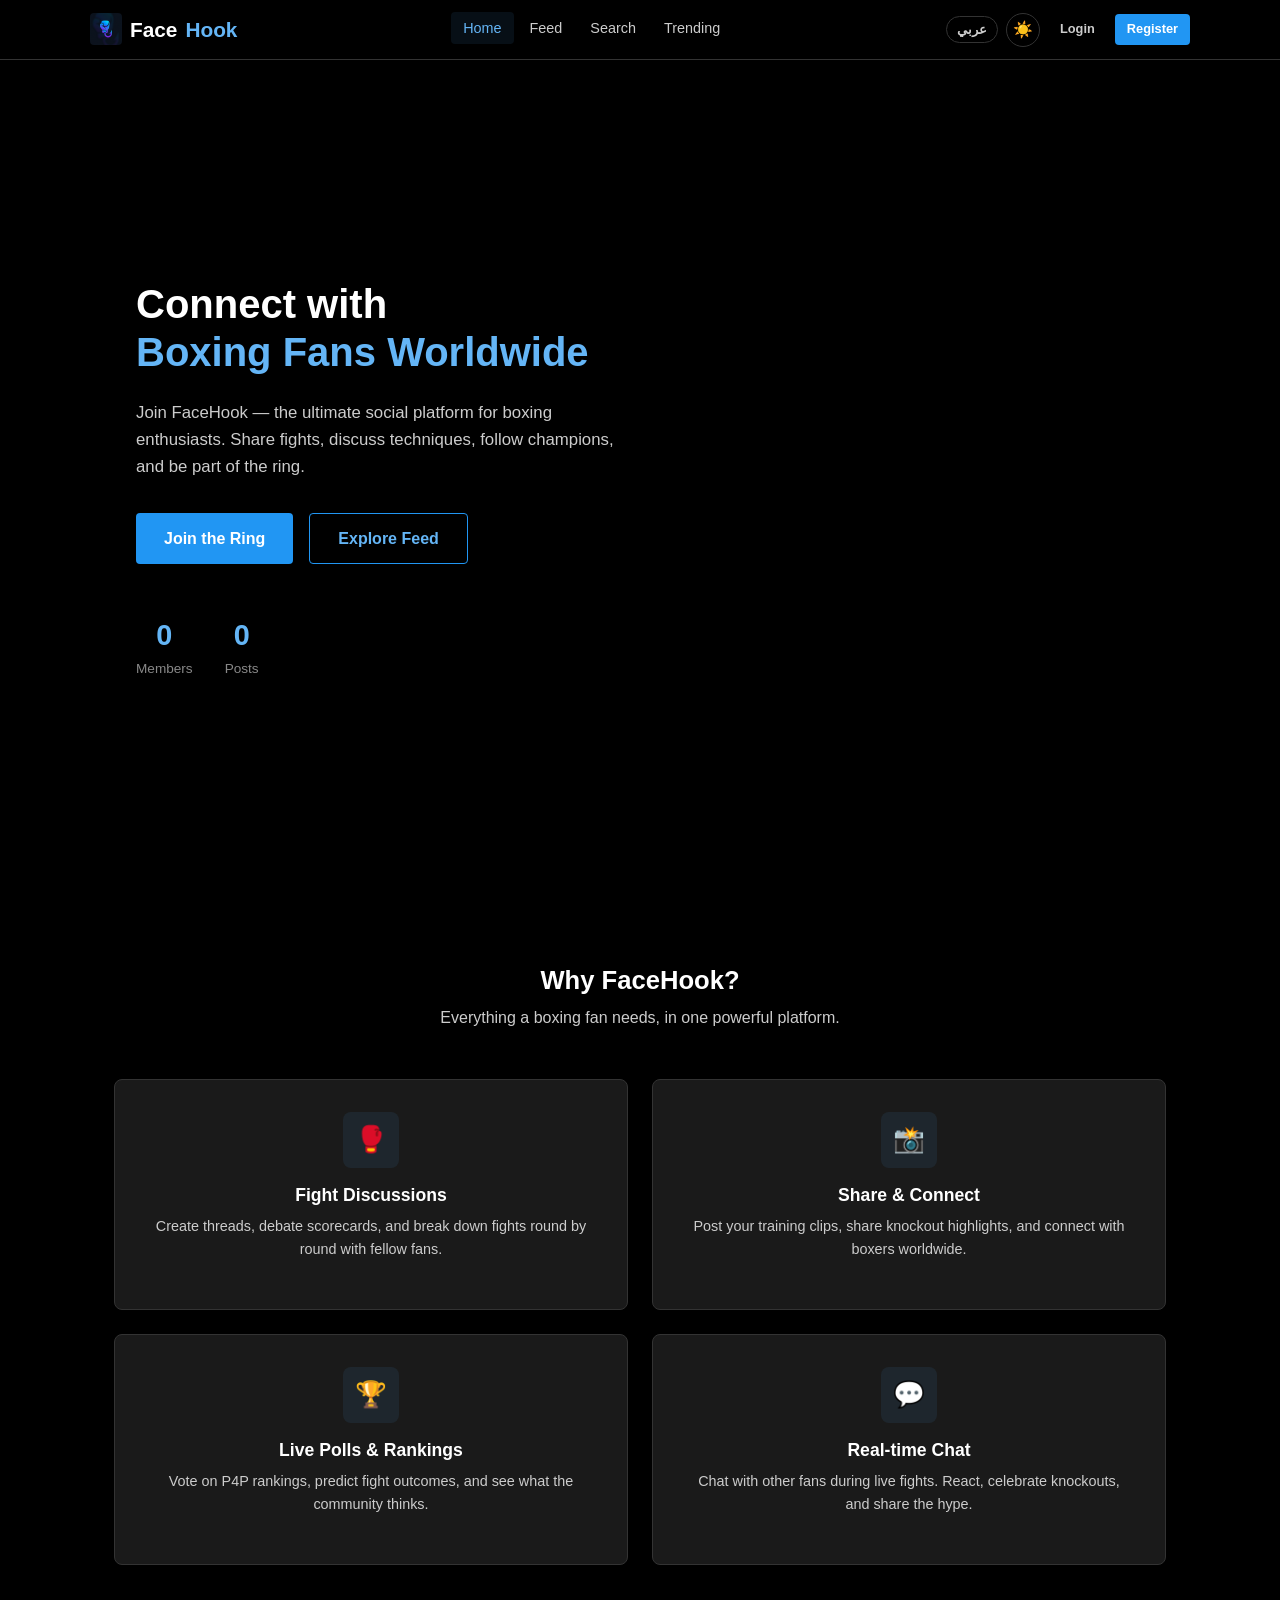
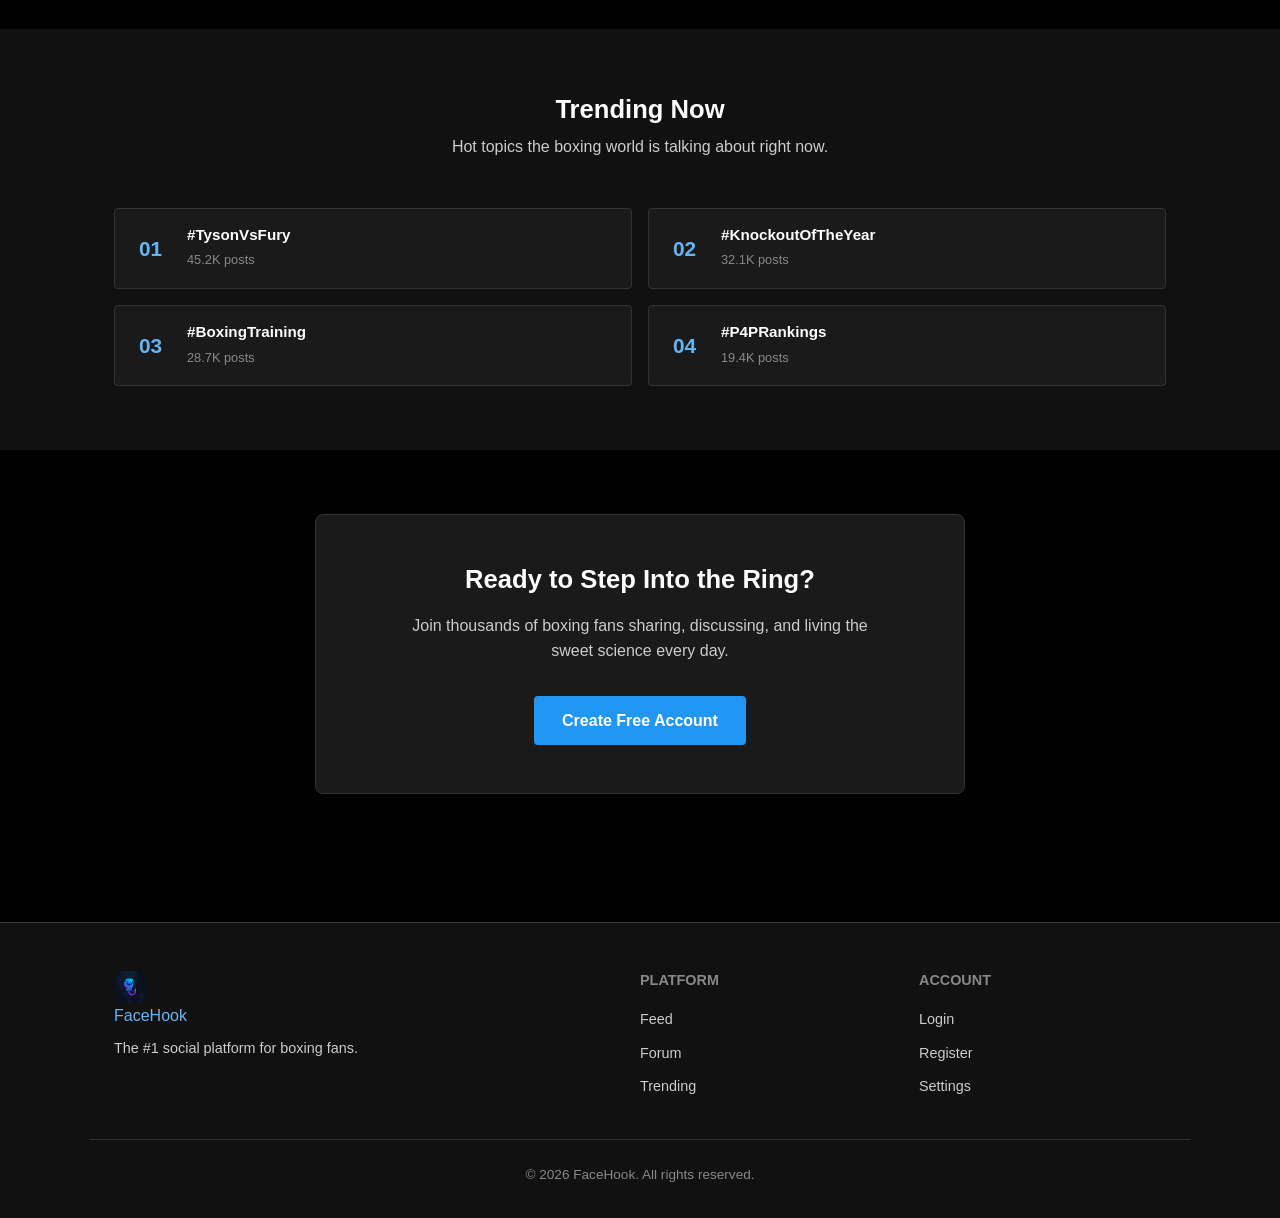
==== FaceHook/index.html @ 2dcbaf60 "last" ====
<!DOCTYPE html>
<html lang="en" data-theme="dark">

<head>
  <meta charset="UTF-8">
  <meta name="viewport" content="width=device-width, initial-scale=1.0">
  <meta name="description"
    content="FaceHook — The ultimate social media forum for boxing fans. Connect, share, and discuss everything about the sweet science.">
  <title>FaceHook — Boxing Social Forum</title>
  <link rel="stylesheet" href="css/global.css">
  <link rel="stylesheet" href="css/themes.css">
  <link rel="stylesheet" href="css/components.css">
  <link rel="stylesheet" href="css/home.css">
  <link rel="icon" href="assets/images/logo.png" type="image/png">
</head>

<body>

  <!-- NAVBAR -->
  <nav class="navbar" id="main-navbar">
    <div class="nav-container">
      <a href="index.html" class="nav-logo">
        <img src="assets/images/logo.png" alt="FaceHook Logo">
        <span>Face</span><span class="logo-hook">Hook</span>
      </a>
      <ul class="nav-links" id="nav-links">
        <li><a href="index.html" class="active" data-en="Home" data-ar="الرئيسية">Home</a></li>
        <li><a href="pages/feed.html" data-en="Feed" data-ar="المنشورات">Feed</a></li>
        <li><a href="pages/search.html" data-en="Search" data-ar="بحث">Search</a></li>
        <li><a href="pages/trending.html" data-en="Trending" data-ar="رائج">Trending</a></li>
      </ul>
      <div class="nav-actions">
        <button class="lang-toggle" id="lang-toggle" aria-label="Toggle language">عربي</button>
        <button class="theme-toggle" id="theme-toggle" aria-label="Toggle theme">
          <span class="icon-sun">☀️</span>
          <span class="icon-moon">🌙</span>
        </button>
        <button class="nav-hamburger" id="nav-hamburger" aria-label="Menu">
          <span>☰</span>
        </button>
      </div>
    </div>
  </nav>

  <!-- PAGE WRAPPER -->
  <div class="page-wrapper">

    <!-- HERO SECTION -->
    <section class="hero" id="hero-section">
      <div class="hero-content">
        <!-- Left: Text -->
        <div class="hero-text">
          <h1>
            <span data-en="Connect with" data-ar="تواصل مع">Connect with</span><br>
            <span class="gradient-text" data-en="Boxing Fans Worldwide" data-ar="عشاق الملاكمة حول العالم">Boxing Fans
              Worldwide</span>
          </h1>
          <p data-en="Join FaceHook — the ultimate social platform for boxing enthusiasts. Share fights, discuss techniques, follow champions, and be part of the ring."
            data-ar="انضم إلى فيس هوك — المنصة الاجتماعية المثالية لعشاق الملاكمة. شارك المباريات، ناقش التقنيات، تابع الأبطال.">
            Join FaceHook — the ultimate social platform for boxing enthusiasts. Share fights, discuss techniques,
            follow champions, and be part of the ring.
          </p>
          <div class="hero-buttons">
            <a href="pages/register.html" class="btn btn-primary btn-lg" data-en="Join the Ring"
              data-ar="انضم للحلبة">Join the Ring</a>
            <a href="pages/feed.html" class="btn btn-secondary btn-lg" data-en="Explore Feed"
              data-ar="تصفح المنشورات">Explore Feed</a>
          </div>
          <!-- Stats -->
          <div class="hero-stats">
            <div class="hero-stat">
              <div class="stat-number" id="hero-stat-users">0</div>
              <div class="stat-label" data-en="Members" data-ar="أعضاء">Members</div>
            </div>
            <div class="hero-stat">
              <div class="stat-number" id="hero-stat-posts">0</div>
              <div class="stat-label" data-en="Posts" data-ar="منشورات">Posts</div>
            </div>
          </div>
        </div>


      </div>
    </section>

    <!-- FEATURES SECTION -->
    <section class="features-section" id="features-section">
      <div class="container">
        <div class="section-header">
          <h2 data-en="Why FaceHook?" data-ar="لماذا فيس هوك؟">Why FaceHook?</h2>
          <p data-en="Everything a boxing fan needs, in one powerful platform."
            data-ar="كل ما يحتاجه عشاق الملاكمة في منصة واحدة.">Everything a boxing fan needs, in one powerful platform.
          </p>
        </div>
        <div class="features-grid stagger-children">
          <div class="card feature-card">
            <div class="feature-icon">🥊</div>
            <h3 data-en="Fight Discussions" data-ar="نقاشات المباريات">Fight Discussions</h3>
            <p data-en="Create threads, debate scorecards, and break down fights round by round with fellow fans."
              data-ar="أنشئ مواضيع وناقش بطاقات النتائج وحلل المباريات جولة بجولة.">Create threads, debate scorecards,
              and break down fights round by round with fellow fans.</p>
          </div>
          <div class="card feature-card">
            <div class="feature-icon">📸</div>
            <h3 data-en="Share & Connect" data-ar="شارك وتواصل">Share & Connect</h3>
            <p data-en="Post your training clips, share knockout highlights, and connect with boxers worldwide."
              data-ar="انشر مقاطع تدريبك وشارك لحظات الضربة القاضية وتواصل مع الملاكمين.">Post your training clips,
              share knockout highlights, and connect with boxers worldwide.</p>
          </div>
          <div class="card feature-card">
            <div class="feature-icon">🏆</div>
            <h3 data-en="Live Polls & Rankings" data-ar="استطلاعات وتصنيفات">Live Polls & Rankings</h3>
            <p data-en="Vote on P4P rankings, predict fight outcomes, and see what the community thinks."
              data-ar="صوت على تصنيفات P4P وتوقع نتائج المباريات.">Vote on P4P rankings, predict fight outcomes, and see
              what the community thinks.</p>
          </div>
          <div class="card feature-card">
            <div class="feature-icon">💬</div>
            <h3 data-en="Real-time Chat" data-ar="دردشة مباشرة">Real-time Chat</h3>
            <p data-en="Chat with other fans during live fights. React, celebrate knockouts, and share the hype."
              data-ar="تحدث مع المشجعين أثناء المباريات المباشرة.">Chat with other fans during live fights. React,
              celebrate knockouts, and share the hype.</p>
          </div>
        </div>
      </div>
    </section>

    <!-- TRENDING PREVIEW -->
    <section class="trending-section" id="trending-preview">
      <div class="container">
        <div class="section-header">
          <h2 data-en="Trending Now" data-ar="الأكثر رواجاً">Trending Now</h2>
          <p data-en="Hot topics the boxing world is talking about right now."
            data-ar="أهم المواضيع في عالم الملاكمة الآن.">Hot topics the boxing world is talking about right now.</p>
        </div>
        <div class="trending-list">
          <div class="trending-item">
            <span class="trend-rank">01</span>
            <div class="trend-info">
              <h4>#TysonVsFury</h4><span>45.2K posts</span>
            </div>
          </div>
          <div class="trending-item">
            <span class="trend-rank">02</span>
            <div class="trend-info">
              <h4>#KnockoutOfTheYear</h4><span>32.1K posts</span>
            </div>
          </div>
          <div class="trending-item">
            <span class="trend-rank">03</span>
            <div class="trend-info">
              <h4>#BoxingTraining</h4><span>28.7K posts</span>
            </div>
          </div>
          <div class="trending-item">
            <span class="trend-rank">04</span>
            <div class="trend-info">
              <h4>#P4PRankings</h4><span>19.4K posts</span>
            </div>
          </div>
        </div>
      </div>
    </section>

    <!-- CTA SECTION -->
    <section class="cta-section" id="cta-section">
      <div class="container">
        <div class="cta-box">
          <h2 data-en="Ready to Step Into the Ring?" data-ar="مستعد لدخول الحلبة؟">Ready to Step Into the Ring?</h2>
          <p data-en="Join thousands of boxing fans sharing, discussing, and living the sweet science every day."
            data-ar="انضم إلى آلاف عشاق الملاكمة.">Join thousands of boxing fans sharing, discussing, and living the
            sweet science every day.</p>
          <a href="pages/register.html" class="btn btn-primary btn-lg" data-en="Create Free Account"
            data-ar="إنشاء حساب مجاني">Create Free Account</a>
        </div>
      </div>
    </section>

    <!-- FOOTER -->
    <footer class="footer" id="main-footer">
      <div class="footer-grid">
        <div class="footer-brand">
          <a href="index.html" class="nav-logo">
            <img src="assets/images/logo.png" alt="FaceHook" style="width:32px;height:32px;border-radius:6px;">
            <span>Face</span><span class="logo-hook">Hook</span>
          </a>
          <p data-en="The #1 social platform for boxing fans." data-ar="المنصة الاجتماعية الأولى لعشاق الملاكمة.">The #1
            social platform for boxing fans.</p>
        </div>
        <div>
          <h4 data-en="Platform" data-ar="المنصة">Platform</h4>
          <ul>
            <li><a href="pages/feed.html">Feed</a></li>
            <li><a href="pages/forum.html">Forum</a></li>
            <li><a href="pages/trending.html">Trending</a></li>
          </ul>
        </div>
        <div>
          <h4 data-en="Account" data-ar="الحساب">Account</h4>
          <ul>
            <li><a href="pages/login.html">Login</a></li>
            <li><a href="pages/register.html">Register</a></li>
            <li><a href="pages/settings.html">Settings</a></li>
          </ul>
        </div>
      </div>
      <div class="footer-bottom">
        <span>&copy; 2026 FaceHook. All rights reserved.</span>
      </div>
    </footer>

  </div><!-- /page-wrapper -->

  <!-- JS -->
  <script src="js/data.js"></script>
  <script src="js/app.js"></script>
  <script>
    document.addEventListener("DOMContentLoaded", function () {
      var stats = getStats();
      var usersEl = document.getElementById("hero-stat-users");
      var postsEl = document.getElementById("hero-stat-posts");
      var threadsEl = document.getElementById("hero-stat-threads");
      if (usersEl) usersEl.textContent = stats.totalUsers;
      if (postsEl) postsEl.textContent = stats.totalPosts;
      if (threadsEl) threadsEl.textContent = stats.totalThreads;
    });
  </script>
</body>

</html>
---- FaceHook/css/global.css ----
/* ============================================
   FaceHook — Global Styles
   ============================================ */

/* ---------- CSS Variables ---------- */
:root {
  /* Colors — blue */
  --primary: #2196F3;
  --primary-light: #64B5F6;
  --primary-dark: #1976D2;
  --accent: #2196F3;
  --accent-light: #64B5F6;
  --accent-dark: #1976D2;

  /* Semantic */
  --success: #4CAF50;
  --warning: #FF9800;
  --danger: #F44336;
  --info: #2196F3;

  /* Background — black */
  --bg-primary: #000000;
  --bg-secondary: #111111;
  --bg-card: #1a1a1a;
  --bg-elevated: #222222;
  --bg-input: #1a1a1a;

  /* Text */
  --text-primary: #ffffff;
  --text-secondary: #cccccc;
  --text-muted: #888888;
  --text-inverse: #000000;

  /* Border */
  --border-color: #333333;
  --border-color-hover: #555555;

  /* Shadows */
  --shadow-sm: 0 1px 3px rgba(0,0,0,0.5);
  --shadow-md: 0 2px 8px rgba(0,0,0,0.5);

  /* Spacing */
  --space-xs: 4px;
  --space-sm: 8px;
  --space-md: 16px;
  --space-lg: 24px;
  --space-xl: 32px;
  --space-2xl: 48px;
  --space-3xl: 64px;

  /* Border radius - simpler */
  --radius-sm: 4px;
  --radius-md: 8px;
  --radius-lg: 12px;
  --radius-xl: 16px;
  --radius-full: 9999px;

  /* Typography - basic system fonts */
  --font-primary: Arial, Helvetica, sans-serif;
  --font-heading: Arial, Helvetica, sans-serif;
  --font-mono: 'Courier New', monospace;

  /* Transitions */
  --transition-fast: 0.2s ease;
  --transition-base: 0.3s ease;
  --transition-slow: 0.4s ease;

  /* Layout */
  --navbar-height: 60px;
  --sidebar-width: 260px;
  --container-max: 1100px;
  --container-sm: 600px;
  --container-md: 850px;
}

/* ---------- Reset ---------- */
*, *::before, *::after {
  margin: 0;
  padding: 0;
  box-sizing: border-box;
}

html {
  font-size: 16px;
  scroll-behavior: smooth;
}

body {
  font-family: var(--font-primary);
  background-color: var(--bg-primary);
  color: var(--text-primary);
  line-height: 1.6;
  min-height: 100vh;
}

/* ---------- Typography ---------- */
h1, h2, h3, h4, h5, h6 {
  font-family: var(--font-heading);
  font-weight: bold;
  line-height: 1.3;
  color: var(--text-primary);
}

h1 { font-size: 2rem; }
h2 { font-size: 1.6rem; }
h3 { font-size: 1.3rem; }
h4 { font-size: 1.1rem; }
h5 { font-size: 1rem; }
h6 { font-size: 0.9rem; }

p {
  margin-bottom: var(--space-md);
  color: var(--text-secondary);
}

a {
  color: var(--primary-light);
  text-decoration: none;
}

a:hover {
  text-decoration: underline;
}

strong, b { font-weight: bold; }
small { font-size: 0.85rem; }

/* ---------- Lists ---------- */
ul, ol {
  padding-left: var(--space-lg);
  margin-bottom: var(--space-md);
}

li { margin-bottom: var(--space-xs); }

/* ---------- Images ---------- */
img, video { max-width: 100%; height: auto; display: block; }

/* ---------- Tables ---------- */
table {
  width: 100%;
  border-collapse: collapse;
  margin-bottom: var(--space-lg);
}

th, td {
  padding: 10px 14px;
  text-align: left;
  border-bottom: 1px solid var(--border-color);
}

th {
  font-weight: bold;
  background: var(--bg-elevated);
  font-size: 0.85rem;
  text-transform: uppercase;
}

tr:hover {
  background: rgba(74, 144, 217, 0.05);
}

/* ---------- Forms ---------- */
input, textarea, select, button {
  font-family: var(--font-primary);
  font-size: 1rem;
  outline: none;
}

input:not([type="checkbox"]):not([type="radio"]),
textarea,
select {
  width: 100%;
  padding: 10px 14px;
  background: var(--bg-input);
  border: 1px solid var(--border-color);
  border-radius: var(--radius-sm);
  color: var(--text-primary);
}

input:focus,
textarea:focus,
select:focus {
  border-color: var(--primary);
}

input::placeholder,
textarea::placeholder {
  color: var(--text-muted);
}

label {
  display: block;
  font-size: 0.9rem;
  font-weight: bold;
  margin-bottom: var(--space-xs);
  color: var(--text-secondary);
}

/* ---------- Selection ---------- */
::selection {
  background: var(--primary);
  color: white;
}

/* ---------- Utility Classes ---------- */
.container {
  width: 100%;
  max-width: var(--container-max);
  margin: 0 auto;
  padding: 0 var(--space-lg);
}

.container-sm { max-width: var(--container-sm); }
.container-md { max-width: var(--container-md); }

.text-center { text-align: center; }
.text-right { text-align: right; }
.text-muted { color: var(--text-muted); }
.text-primary-color { color: var(--primary-light); }
.text-accent { color: var(--accent); }
.text-success { color: var(--success); }
.text-warning { color: var(--warning); }
.text-danger { color: var(--danger); }

.flex { display: flex; }
.flex-col { flex-direction: column; }
.flex-wrap { flex-wrap: wrap; }
.items-center { align-items: center; }
.justify-center { justify-content: center; }
.justify-between { justify-content: space-between; }
.gap-sm { gap: var(--space-sm); }
.gap-md { gap: var(--space-md); }
.gap-lg { gap: var(--space-lg); }
.gap-xl { gap: var(--space-xl); }

.grid { display: grid; }

.mt-sm { margin-top: var(--space-sm); }
.mt-md { margin-top: var(--space-md); }
.mt-lg { margin-top: var(--space-lg); }
.mt-xl { margin-top: var(--space-xl); }
.mb-sm { margin-bottom: var(--space-sm); }
.mb-md { margin-bottom: var(--space-md); }
.mb-lg { margin-bottom: var(--space-lg); }
.mb-xl { margin-bottom: var(--space-xl); }
.mb-0 { margin-bottom: 0; }
.mt-2xl { margin-top: var(--space-2xl); }
.mt-3xl { margin-top: var(--space-3xl); }
.pt-xl { padding-top: var(--space-xl); }
.pb-3xl { padding-bottom: var(--space-3xl); }
.pad-xl { padding: var(--space-xl); }
.pad-lg { padding: var(--space-lg); }
.full-center { display: flex; align-items: center; justify-content: center; }

.hidden { display: none !important; }

/* ---------- Animations - simple ---------- */
@keyframes fadeIn {
  from { opacity: 0; }
  to   { opacity: 1; }
}

.animate-fade-in  { animation: fadeIn 0.4s ease; }
.animate-slide-up { animation: fadeIn 0.4s ease; }
.animate-pulse    { /* removed */ }
.animate-float    { /* removed */ }

.stagger-children > * {
  animation: fadeIn 0.3s ease;
}

/* ---------- Responsive ---------- */
@media (max-width: 768px) {
  h1 { font-size: 1.6rem; }
  h2 { font-size: 1.3rem; }
  h3 { font-size: 1.1rem; }
  .container { padding: 0 var(--space-md); }
}

@media (max-width: 480px) {
  h1 { font-size: 1.4rem; }
  h2 { font-size: 1.2rem; }
}
---- FaceHook/css/themes.css ----
/* ============================================
   FaceHook — Theme Definitions
   Dark = black + blue, Light = white + blue
   ============================================ */

/* ---------- Dark Theme ---------- */
[data-theme="dark"] {
  --primary: #2196F3;
  --primary-light: #64B5F6;
  --primary-dark: #1976D2;
  --accent: #2196F3;
  --accent-light: #64B5F6;

  --bg-primary: #000000;
  --bg-secondary: #111111;
  --bg-card: #1a1a1a;
  --bg-elevated: #222222;
  --bg-input: #1a1a1a;

  --text-primary: #ffffff;
  --text-secondary: #cccccc;
  --text-muted: #888888;
  --text-inverse: #000000;

  --border-color: #333333;
  --border-color-hover: #555555;

  --shadow-sm: 0 1px 3px rgba(0,0,0,0.5);
  --shadow-md: 0 2px 8px rgba(0,0,0,0.5);

  --gradient-primary: #2196F3;
  --gradient-accent: #2196F3;

  --navbar-bg: #000000;
}

/* ---------- Light Theme ---------- */
[data-theme="light"] {
  --primary: #1976D2;
  --primary-light: #2196F3;
  --primary-dark: #0D47A1;
  --accent: #1976D2;
  --accent-light: #2196F3;

  --bg-primary: #ffffff;
  --bg-secondary: #f5f5f5;
  --bg-card: #ffffff;
  --bg-elevated: #eeeeee;
  --bg-input: #ffffff;

  --text-primary: #000000;
  --text-secondary: #444444;
  --text-muted: #888888;
  --text-inverse: #ffffff;

  --border-color: #dddddd;
  --border-color-hover: #bbbbbb;

  --shadow-sm: 0 1px 3px rgba(0,0,0,0.1);
  --shadow-md: 0 2px 6px rgba(0,0,0,0.1);

  --gradient-primary: #1976D2;
  --gradient-accent: #1976D2;

  --navbar-bg: #ffffff;
}
---- FaceHook/css/components.css ----
/* ============================================
   FaceHook — Components
   Navbar, Footer, Buttons, Cards, Modals, etc.
   ============================================ */

/* ==========================================
   NAVBAR
   ========================================== */
.navbar {
  position: fixed;
  top: 0;
  left: 0;
  right: 0;
  height: var(--navbar-height);
  background: var(--navbar-bg, #1a1a2e);
  border-bottom: 1px solid var(--border-color);
  z-index: 1000;
  display: flex;
  align-items: center;
  padding: 0 var(--space-lg);
}

.navbar .nav-container {
  width: 100%;
  max-width: var(--container-max);
  margin: 0 auto;
  display: flex;
  align-items: center;
  justify-content: space-between;
}

.navbar .nav-logo {
  display: flex;
  align-items: center;
  gap: var(--space-sm);
  font-size: 1.3rem;
  font-weight: bold;
  color: var(--text-primary);
  text-decoration: none;
}

.navbar .nav-logo img {
  width: 32px;
  height: 32px;
  border-radius: 4px;
}

.navbar .nav-logo span.logo-hook {
  color: var(--primary-light);
}

/* Nav Links */
.navbar .nav-links {
  display: flex;
  align-items: center;
  gap: 4px;
  list-style: none;
  padding: 0;
  margin: 0;
}

.navbar .nav-links a {
  padding: 8px 12px;
  border-radius: var(--radius-sm);
  color: var(--text-secondary);
  font-size: 0.9rem;
  text-decoration: none;
}

.navbar .nav-links a:hover,
.navbar .nav-links a.active {
  color: var(--primary-light);
  background: rgba(74, 144, 217, 0.1);
}

/* Nav Actions */
.navbar .nav-actions {
  display: flex;
  align-items: center;
  gap: var(--space-sm);
}

/* Theme Toggle */
.theme-toggle {
  background: none;
  border: 1px solid var(--border-color);
  border-radius: 50%;
  padding: 6px;
  cursor: pointer;
  color: var(--text-secondary);
  width: 34px;
  height: 34px;
  display: flex;
  align-items: center;
  justify-content: center;
}

.theme-toggle:hover {
  border-color: var(--primary);
}

[data-theme="dark"] .theme-toggle .icon-sun  { display: inline; }
[data-theme="dark"] .theme-toggle .icon-moon { display: none;   }
[data-theme="light"] .theme-toggle .icon-sun  { display: none;   }
[data-theme="light"] .theme-toggle .icon-moon { display: inline; }

/* Language Toggle */
.lang-toggle {
  background: none;
  border: 1px solid var(--border-color);
  border-radius: 20px;
  padding: 5px 10px;
  cursor: pointer;
  color: var(--text-secondary);
  font-size: 0.8rem;
  font-weight: bold;
}

.lang-toggle:hover {
  border-color: var(--primary);
}

/* Mobile Hamburger */
.nav-hamburger {
  display: none;
  background: none;
  border: none;
  color: var(--text-primary);
  font-size: 1.5rem;
  cursor: pointer;
}

@media (max-width: 768px) {
  .nav-hamburger { display: block; }

  .navbar .nav-links {
    display: none;
    position: absolute;
    top: var(--navbar-height);
    left: 0;
    right: 0;
    background: var(--bg-secondary);
    border-bottom: 1px solid var(--border-color);
    flex-direction: column;
    padding: var(--space-md);
  }

  .navbar .nav-links.open {
    display: flex;
  }

  .navbar .nav-links a {
    width: 100%;
    padding: 10px 14px;
  }
}


/* ==========================================
   BUTTONS
   ========================================== */
.btn {
  display: inline-flex;
  align-items: center;
  justify-content: center;
  gap: 6px;
  padding: 8px 18px;
  font-size: 0.9rem;
  font-weight: bold;
  border: none;
  border-radius: var(--radius-sm);
  cursor: pointer;
  text-decoration: none;
}

.btn-primary {
  background: var(--primary);
  color: white;
}

.btn-primary:hover {
  background: var(--primary-dark);
  color: white;
}

.btn-secondary {
  background: transparent;
  color: var(--primary-light);
  border: 1px solid var(--primary);
}

.btn-secondary:hover {
  background: rgba(74, 144, 217, 0.1);
  color: var(--primary-light);
}

.btn-accent {
  background: var(--accent);
  color: white;
}

.btn-accent:hover {
  background: var(--accent-dark);
  color: white;
}

.btn-danger {
  background: var(--danger);
  color: white;
}

.btn-danger:hover {
  background: #c0392b;
  color: white;
}

.btn-ghost {
  background: transparent;
  color: var(--text-secondary);
}

.btn-ghost:hover {
  background: rgba(74, 144, 217, 0.08);
  color: var(--text-primary);
}

.btn-sm { padding: 5px 12px; font-size: 0.8rem; }
.btn-lg { padding: 12px 28px; font-size: 1rem; }
.btn-full { width: 100%; }


/* ==========================================
   CARDS
   ========================================== */
.card {
  background: var(--bg-card);
  border: 1px solid var(--border-color);
  border-radius: var(--radius-md);
  padding: var(--space-lg);
}

.card:hover {
  border-color: var(--border-color-hover);
}

.card-header {
  display: flex;
  align-items: center;
  justify-content: space-between;
  margin-bottom: var(--space-md);
}

.card-footer {
  display: flex;
  align-items: center;
  justify-content: space-between;
  padding-top: var(--space-md);
  border-top: 1px solid var(--border-color);
}


/* ==========================================
   BADGES
   ========================================== */
.badge {
  display: inline-flex;
  align-items: center;
  padding: 2px 8px;
  font-size: 0.75rem;
  font-weight: bold;
  border-radius: 10px;
}

.badge-primary { background: rgba(74,144,217,0.15); color: var(--primary-light); }
.badge-accent  { background: rgba(40,167,69,0.15);  color: var(--accent); }
.badge-success { background: rgba(40,167,69,0.15);  color: var(--success); }
.badge-warning { background: rgba(255,193,7,0.15);  color: var(--warning); }
.badge-danger  { background: rgba(220,53,69,0.15);  color: var(--danger); }


/* ==========================================
   AVATARS
   ========================================== */
.avatar {
  border-radius: 50%;
  border: 2px solid var(--border-color);
}

.avatar-xs { width: 28px; height: 28px; }
.avatar-sm { width: 36px; height: 36px; }
.avatar-md { width: 48px; height: 48px; }
.avatar-lg { width: 64px; height: 64px; }
.avatar-xl { width: 96px; height: 96px; }
.avatar-2xl { width: 128px; height: 128px; }


/* ==========================================
   MODAL
   ========================================== */
.modal-overlay {
  position: fixed;
  top: 0; left: 0; right: 0; bottom: 0;
  background: rgba(0, 0, 0, 0.6);
  display: flex;
  align-items: center;
  justify-content: center;
  z-index: 2000;
  opacity: 0;
  visibility: hidden;
}

.modal-overlay.active,
.modal-overlay.open {
  opacity: 1;
  visibility: visible;
}

.modal {
  background: var(--bg-card);
  border: 1px solid var(--border-color);
  border-radius: var(--radius-md);
  padding: var(--space-xl);
  max-width: 500px;
  width: 90%;
  max-height: 85vh;
  overflow-y: auto;
}

.modal-header {
  display: flex;
  align-items: center;
  justify-content: space-between;
  margin-bottom: var(--space-lg);
}

.modal-close {
  background: none;
  border: none;
  color: var(--text-muted);
  font-size: 1.5rem;
  cursor: pointer;
}

.modal-close:hover {
  color: var(--danger);
}


/* ==========================================
   TABS
   ========================================== */
.tabs {
  display: flex;
  border-bottom: 2px solid var(--border-color);
  margin-bottom: var(--space-lg);
}

.tab {
  padding: 8px 18px;
  background: none;
  border: none;
  color: var(--text-muted);
  font-size: 0.9rem;
  cursor: pointer;
}

.tab:hover { color: var(--text-primary); }

.tab.active {
  color: var(--primary-light);
  border-bottom: 2px solid var(--primary);
  margin-bottom: -2px;
}

.tab-content { display: none; }
.tab-content.active { display: block; }


/* ==========================================
   FOOTER
   ========================================== */
.footer {
  background: var(--bg-secondary);
  border-top: 1px solid var(--border-color);
  padding: var(--space-2xl) 0 var(--space-xl);
  margin-top: var(--space-3xl);
}

.footer-grid {
  display: grid;
  grid-template-columns: 2fr 1fr 1fr;
  gap: var(--space-xl);
  max-width: var(--container-max);
  margin: 0 auto;
  padding: 0 var(--space-lg);
}

.footer-brand p {
  margin-top: var(--space-sm);
  font-size: 0.9rem;
}

.footer h4 {
  font-size: 0.9rem;
  text-transform: uppercase;
  color: var(--text-muted);
  margin-bottom: var(--space-md);
}

.footer ul { list-style: none; padding: 0; }
.footer ul li { margin-bottom: var(--space-sm); }
.footer ul a { color: var(--text-secondary); font-size: 0.9rem; }
.footer ul a:hover { color: var(--primary-light); }

.footer-bottom {
  max-width: var(--container-max);
  margin: var(--space-lg) auto 0;
  padding: var(--space-lg) var(--space-lg) 0;
  border-top: 1px solid var(--border-color);
  display: flex;
  justify-content: center;
  font-size: 0.85rem;
  color: var(--text-muted);
}

@media (max-width: 768px) {
  .footer-grid { grid-template-columns: 1fr; gap: var(--space-lg); }
}


/* ==========================================
   FORM GROUPS
   ========================================== */
.form-group {
  margin-bottom: var(--space-lg);
}

.form-group .error-message {
  display: none;
  color: var(--danger);
  font-size: 0.8rem;
  margin-top: 4px;
}

.form-group.error input,
.form-group.error textarea,
.form-group.error select {
  border-color: var(--danger);
}

.form-group.error .error-message {
  display: block;
}

/* Password toggle */
.password-wrapper {
  position: relative;
}

.password-wrapper input {
  padding-right: 48px;
}

.password-toggle {
  position: absolute;
  right: 10px;
  top: 50%;
  transform: translateY(-50%);
  background: none;
  border: none;
  color: var(--text-muted);
  cursor: pointer;
  font-size: 1.1rem;
}

.password-toggle:hover {
  color: var(--text-primary);
}

/* Checkbox */
.checkbox-group {
  display: flex;
  align-items: center;
  gap: var(--space-sm);
  cursor: pointer;
}

.checkbox-group input {
  width: 18px;
  height: 18px;
  accent-color: var(--primary);
  cursor: pointer;
}


/* ==========================================
   PAGINATION
   ========================================== */
.pagination {
  display: flex;
  align-items: center;
  justify-content: center;
  gap: 4px;
  margin-top: var(--space-xl);
}

.pagination button {
  padding: 6px 12px;
  background: var(--bg-card);
  border: 1px solid var(--border-color);
  border-radius: var(--radius-sm);
  color: var(--text-secondary);
  font-size: 0.9rem;
  cursor: pointer;
}

.pagination button:hover {
  border-color: var(--primary);
}

.pagination button.active {
  background: var(--primary);
  color: white;
  border-color: var(--primary);
}

.pagination button:disabled {
  opacity: 0.4;
  cursor: not-allowed;
}


/* Page wrapper */
.page-wrapper {
  padding-top: var(--navbar-height);
  min-height: 100vh;
}

/* Empty state */
.empty-state {
  text-align: center;
  padding: var(--space-3xl) var(--space-lg);
  color: var(--text-muted);
}

/* Toast notification */
.toast {
  position: fixed;
  bottom: 20px;
  right: 20px;
  padding: 12px 20px;
  border-radius: var(--radius-sm);
  color: white;
  font-size: 0.9rem;
  z-index: 3000;
  transform: translateY(100px);
  opacity: 0;
  transition: all 0.3s ease;
}

.toast.show {
  transform: translateY(0);
  opacity: 1;
}

.toast-success { background: var(--success); }
.toast-danger  { background: var(--danger); }
.toast-info    { background: var(--info); }
.toast-warning { background: var(--warning); color: #222; }

/* Filter chips */
.filter-chip {
  padding: 6px 14px;
  background: var(--bg-card);
  border: 1px solid var(--border-color);
  border-radius: 20px;
  color: var(--text-secondary);
  font-size: 0.85rem;
  cursor: pointer;
}

.filter-chip:hover,
.filter-chip.active {
  background: var(--primary);
  color: white;
  border-color: var(--primary);
}

/* Toggle switch */
.toggle-switch {
  position: relative;
  display: inline-block;
  width: 44px;
  height: 24px;
}

.toggle-switch input {
  opacity: 0;
  width: 0;
  height: 0;
}

.toggle-switch .slider {
  position: absolute;
  top: 0; left: 0; right: 0; bottom: 0;
  background: var(--bg-elevated);
  border-radius: 12px;
  cursor: pointer;
}

.toggle-switch .slider::before {
  content: '';
  position: absolute;
  width: 18px;
  height: 18px;
  left: 3px;
  bottom: 3px;
  background: white;
  border-radius: 50%;
  transition: 0.2s;
}

.toggle-switch input:checked + .slider {
  background: var(--primary);
}

.toggle-switch input:checked + .slider::before {
  transform: translateX(20px);
}

/* Admin table */
.admin-table {
  width: 100%;
  border-collapse: collapse;
}

.admin-table th,
.admin-table td {
  padding: 10px 12px;
  text-align: left;
  border-bottom: 1px solid var(--border-color);
  font-size: 0.85rem;
}

.admin-table th {
  background: var(--bg-elevated);
  font-weight: bold;
  text-transform: uppercase;
  font-size: 0.8rem;
}

/* Dropdown */
.dropdown {
  position: relative;
}

.dropdown-menu {
  position: absolute;
  top: calc(100% + 4px);
  right: 0;
  background: var(--bg-card);
  border: 1px solid var(--border-color);
  border-radius: var(--radius-sm);
  padding: 4px;
  min-width: 180px;
  box-shadow: var(--shadow-md);
  display: none;
  z-index: 100;
}

.dropdown-menu.open {
  display: block;
}

.dropdown-menu a,
.dropdown-menu button {
  display: flex;
  align-items: center;
  gap: var(--space-sm);
  width: 100%;
  padding: 8px 12px;
  border-radius: var(--radius-sm);
  color: var(--text-secondary);
  font-size: 0.9rem;
  background: none;
  border: none;
  cursor: pointer;
  text-align: left;
  text-decoration: none;
}

.dropdown-menu a:hover,
.dropdown-menu button:hover {
  background: rgba(33, 150, 243, 0.1);
  color: var(--text-primary);
}
---- FaceHook/css/home.css ----
/* ============================================
   FaceHook — Home Page Styles
   ============================================ */

/* ---------- Hero Section ---------- */
.hero {
  min-height: calc(100vh - var(--navbar-height));
  display: flex;
  align-items: center;
  background: var(--bg-primary);
}

.hero-content {
  max-width: var(--container-max);
  margin: 0 auto;
  padding: 0 var(--space-lg);
  display: grid;
  grid-template-columns: 1fr 1fr;
  gap: var(--space-2xl);
  align-items: center;
}

.hero-text .hero-badge {
  display: inline-block;
  padding: 5px 14px;
  background: rgba(74, 144, 217, 0.1);
  border: 1px solid rgba(74, 144, 217, 0.2);
  border-radius: 20px;
  font-size: 0.85rem;
  color: var(--primary-light);
  margin-bottom: var(--space-lg);
}

.hero-text h1 {
  font-size: 2.5rem;
  font-weight: bold;
  line-height: 1.2;
  margin-bottom: var(--space-lg);
}

.hero-text h1 .gradient-text {
  color: var(--primary-light);
}

.hero-text p {
  font-size: 1.05rem;
  max-width: 480px;
  margin-bottom: var(--space-xl);
}

.hero-buttons {
  display: flex;
  gap: var(--space-md);
  flex-wrap: wrap;
}

.hero-stats {
  display: flex;
  gap: var(--space-xl);
  margin-top: var(--space-2xl);
}

.hero-stat {
  text-align: center;
}

.hero-stat .stat-number {
  font-size: 1.8rem;
  font-weight: bold;
  color: var(--primary-light);
}

.hero-stat .stat-label {
  font-size: 0.85rem;
  color: var(--text-muted);
}

/* Hero Card */
.hero-visual {
  position: relative;
}

.hero-card {
  background: var(--bg-card);
  border: 1px solid var(--border-color);
  border-radius: var(--radius-md);
  padding: var(--space-xl);
}

.hero-card .post-preview {
  display: flex;
  gap: var(--space-md);
  margin-bottom: var(--space-lg);
}

.hero-card .post-preview .post-avatar {
  width: 44px;
  height: 44px;
  border-radius: 50%;
  background: var(--primary);
  display: flex;
  align-items: center;
  justify-content: center;
  font-size: 1.1rem;
  color: white;
}

.hero-card .post-preview .post-info h4 {
  font-size: 1rem;
  margin-bottom: 2px;
}

.hero-card .post-preview .post-info span {
  font-size: 0.8rem;
  color: var(--text-muted);
}

.hero-card .post-body {
  color: var(--text-secondary);
  margin-bottom: var(--space-md);
  font-size: 0.95rem;
}

.hero-card .post-actions {
  display: flex;
  gap: var(--space-lg);
}

.hero-card .post-action {
  color: var(--text-muted);
  font-size: 0.85rem;
  cursor: pointer;
}

.hero-card .post-action:hover {
  color: var(--primary-light);
}


/* ---------- Features Section ---------- */
.features-section {
  padding: var(--space-3xl) 0;
}

.section-header {
  text-align: center;
  max-width: 550px;
  margin: 0 auto var(--space-2xl);
}

.section-header h2 {
  margin-bottom: var(--space-sm);
}

.features-grid {
  display: grid;
  grid-template-columns: repeat(2, 1fr);
  gap: var(--space-lg);
}

.feature-card {
  text-align: center;
  padding: var(--space-xl);
}

.feature-card .feature-icon {
  width: 56px;
  height: 56px;
  border-radius: var(--radius-md);
  display: flex;
  align-items: center;
  justify-content: center;
  font-size: 1.6rem;
  margin: 0 auto var(--space-md);
  background: rgba(74, 144, 217, 0.1);
}

.feature-card h3 {
  font-size: 1.1rem;
  margin-bottom: var(--space-sm);
}

.feature-card p {
  font-size: 0.9rem;
}


/* ---------- Trending Preview ---------- */
.trending-section {
  padding: var(--space-3xl) 0;
  background: var(--bg-secondary);
}

.trending-list {
  display: grid;
  grid-template-columns: repeat(2, 1fr);
  gap: var(--space-md);
}

.trending-item {
  display: flex;
  align-items: center;
  gap: var(--space-md);
  padding: var(--space-md) var(--space-lg);
  background: var(--bg-card);
  border: 1px solid var(--border-color);
  border-radius: var(--radius-sm);
}

.trending-item:hover {
  border-color: var(--primary);
}

.trending-item .trend-rank {
  font-size: 1.3rem;
  font-weight: bold;
  color: var(--primary-light);
  min-width: 32px;
}

.trending-item .trend-info h4 {
  font-size: 0.95rem;
  margin-bottom: 2px;
}

.trending-item .trend-info span {
  font-size: 0.8rem;
  color: var(--text-muted);
}


/* ---------- CTA Section ---------- */
.cta-section {
  padding: var(--space-3xl) 0;
  text-align: center;
}

.cta-box {
  background: var(--bg-card);
  border: 1px solid var(--border-color);
  border-radius: var(--radius-md);
  padding: var(--space-2xl);
  max-width: 650px;
  margin: 0 auto;
}

.cta-box h2 {
  margin-bottom: var(--space-md);
}

.cta-box p {
  margin-bottom: var(--space-xl);
  max-width: 480px;
  margin-left: auto;
  margin-right: auto;
}


/* ---------- Responsive ---------- */
@media (max-width: 1024px) {
  .hero-content {
    grid-template-columns: 1fr;
    text-align: center;
  }
  .hero-text p { margin-left: auto; margin-right: auto; }
  .hero-buttons { justify-content: center; }
  .hero-stats { justify-content: center; }
  .hero-visual { display: none; }
  .hero-text h1 { font-size: 2rem; }
}

@media (max-width: 768px) {
  .features-grid { grid-template-columns: 1fr; }
  .trending-list { grid-template-columns: 1fr; }
  .hero-text h1 { font-size: 1.8rem; }
  .hero-stats { flex-wrap: wrap; gap: var(--space-md); }
}
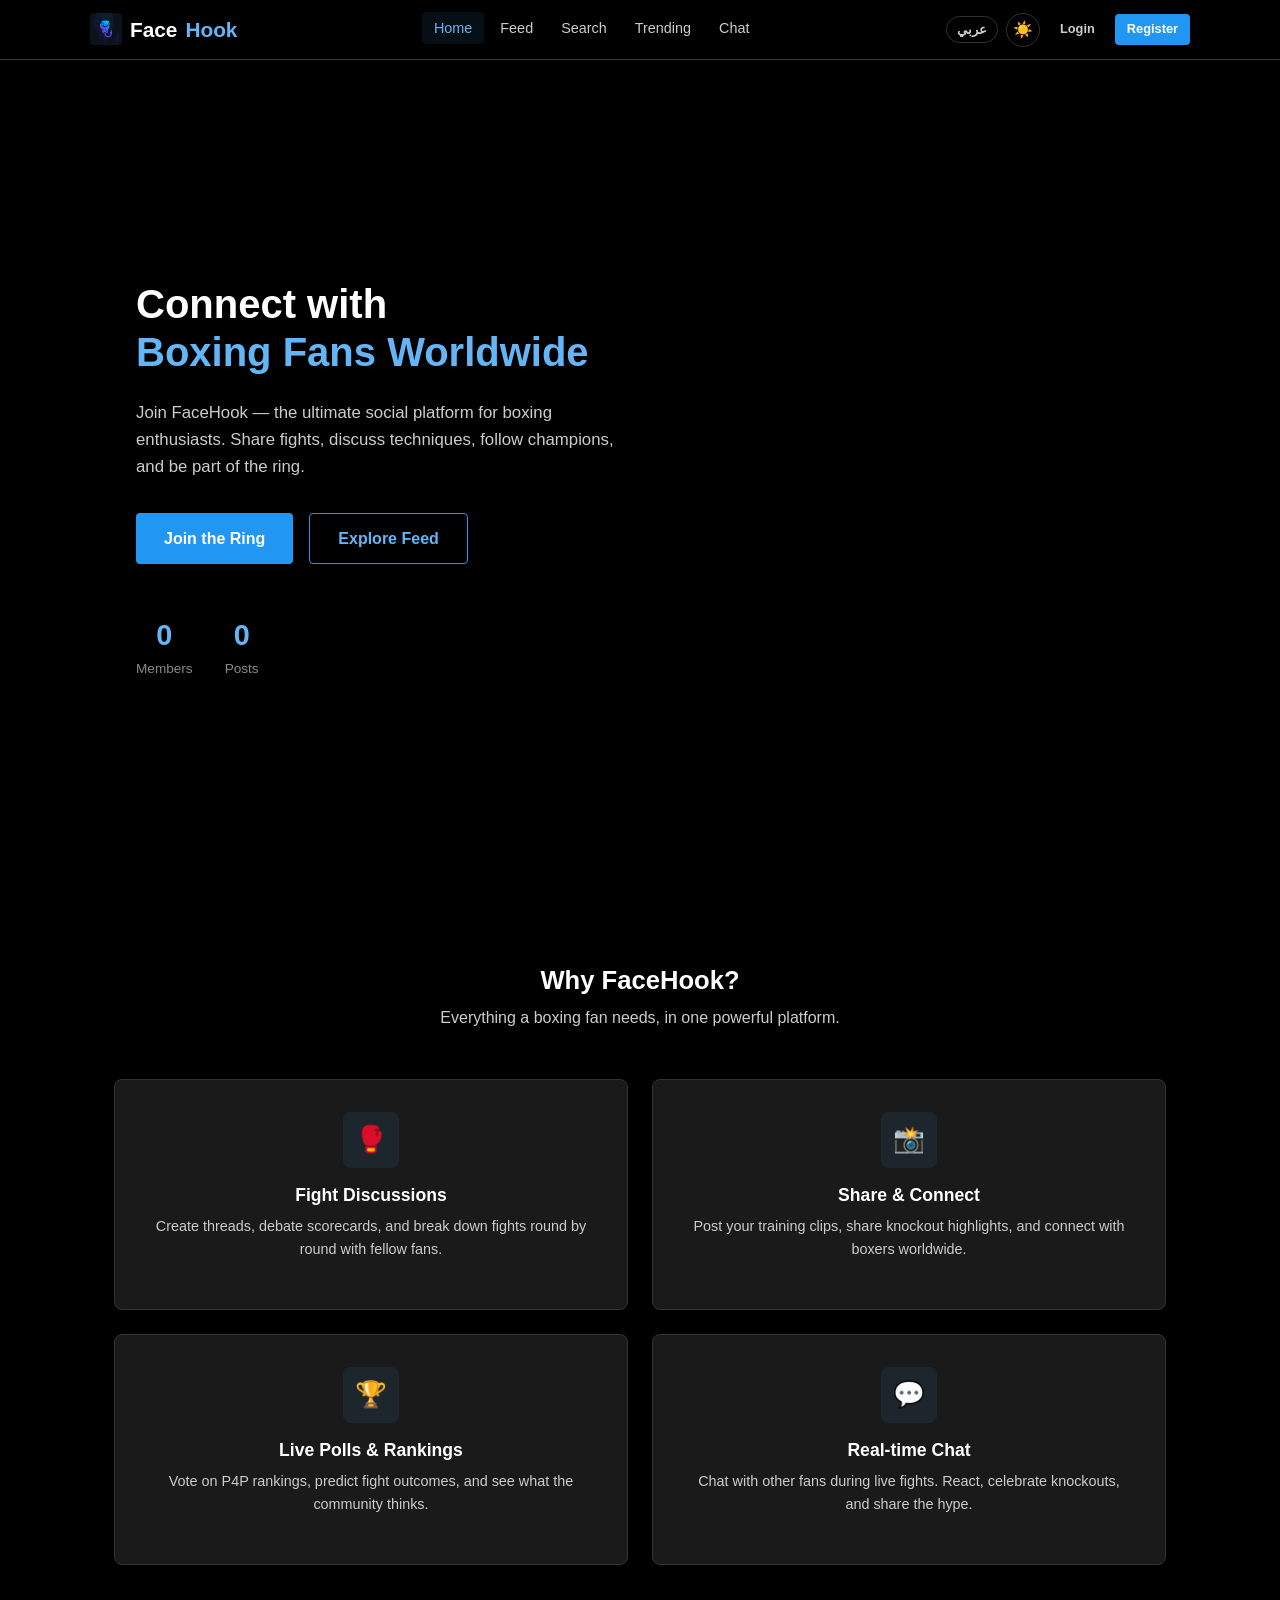
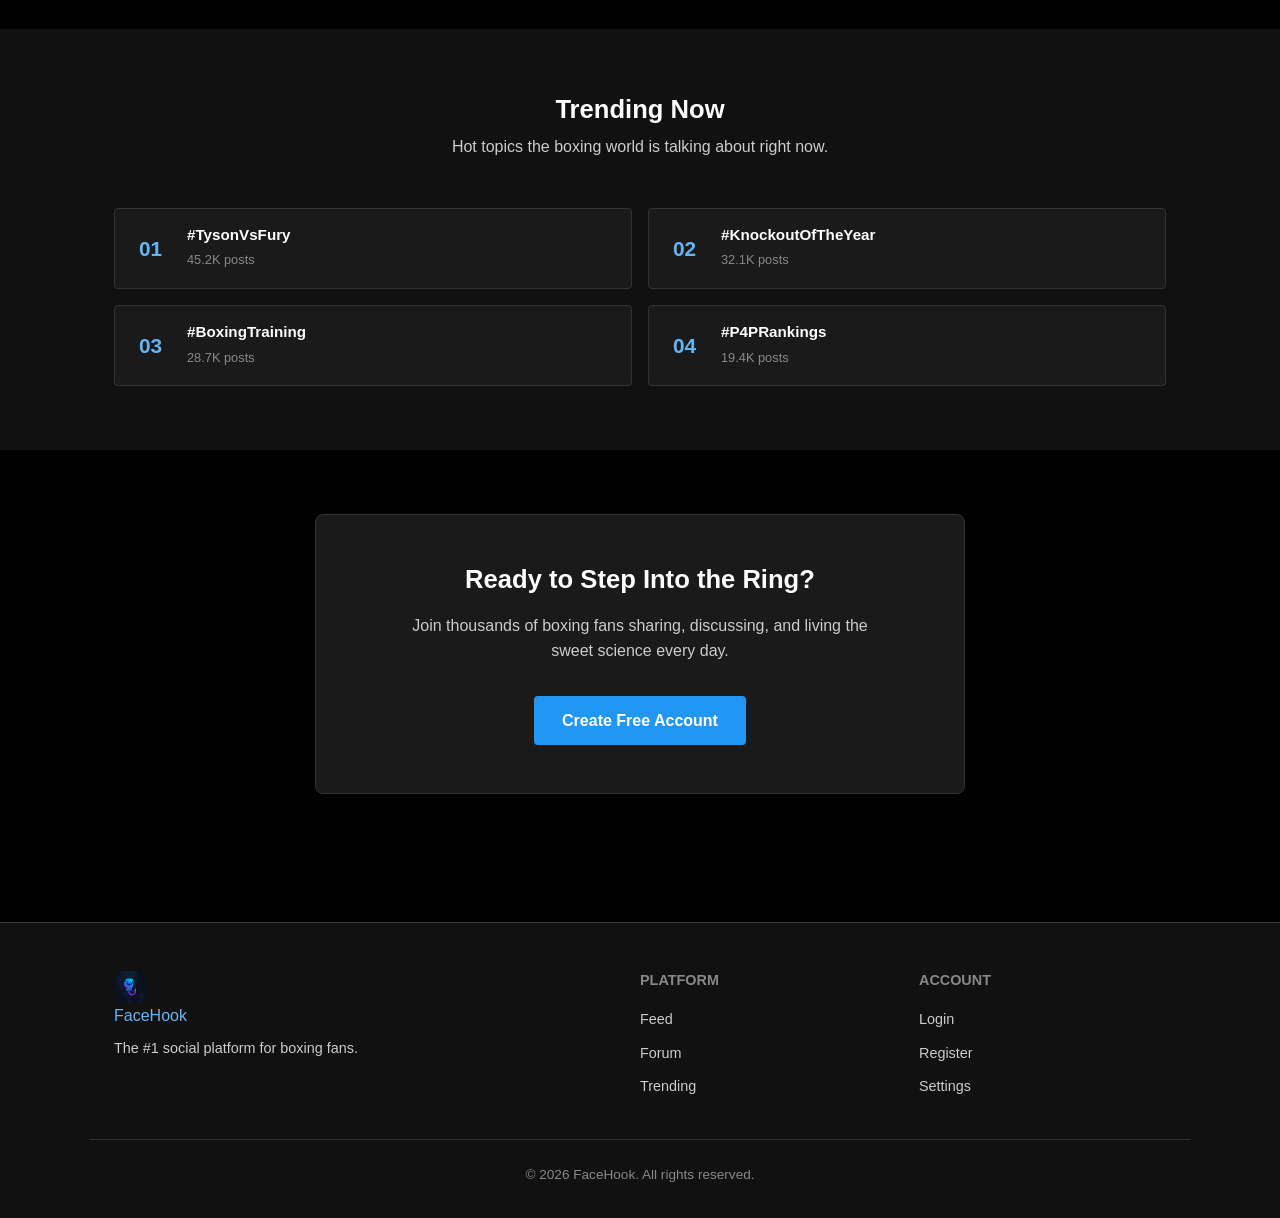
==== commit 31a32d4c: "ss" ====
--- a/FaceHook/index.html
+++ b/FaceHook/index.html
@@ -28,6 +28,7 @@
         <li><a href="pages/feed.html" data-en="Feed" data-ar="المنشورات">Feed</a></li>
         <li><a href="pages/search.html" data-en="Search" data-ar="بحث">Search</a></li>
         <li><a href="pages/trending.html" data-en="Trending" data-ar="رائج">Trending</a></li>
+        <li><a href="pages/chat.html" data-en="Chat" data-ar="محادثة">Chat</a></li>
       </ul>
       <div class="nav-actions">
         <button class="lang-toggle" id="lang-toggle" aria-label="Toggle language">عربي</button>
